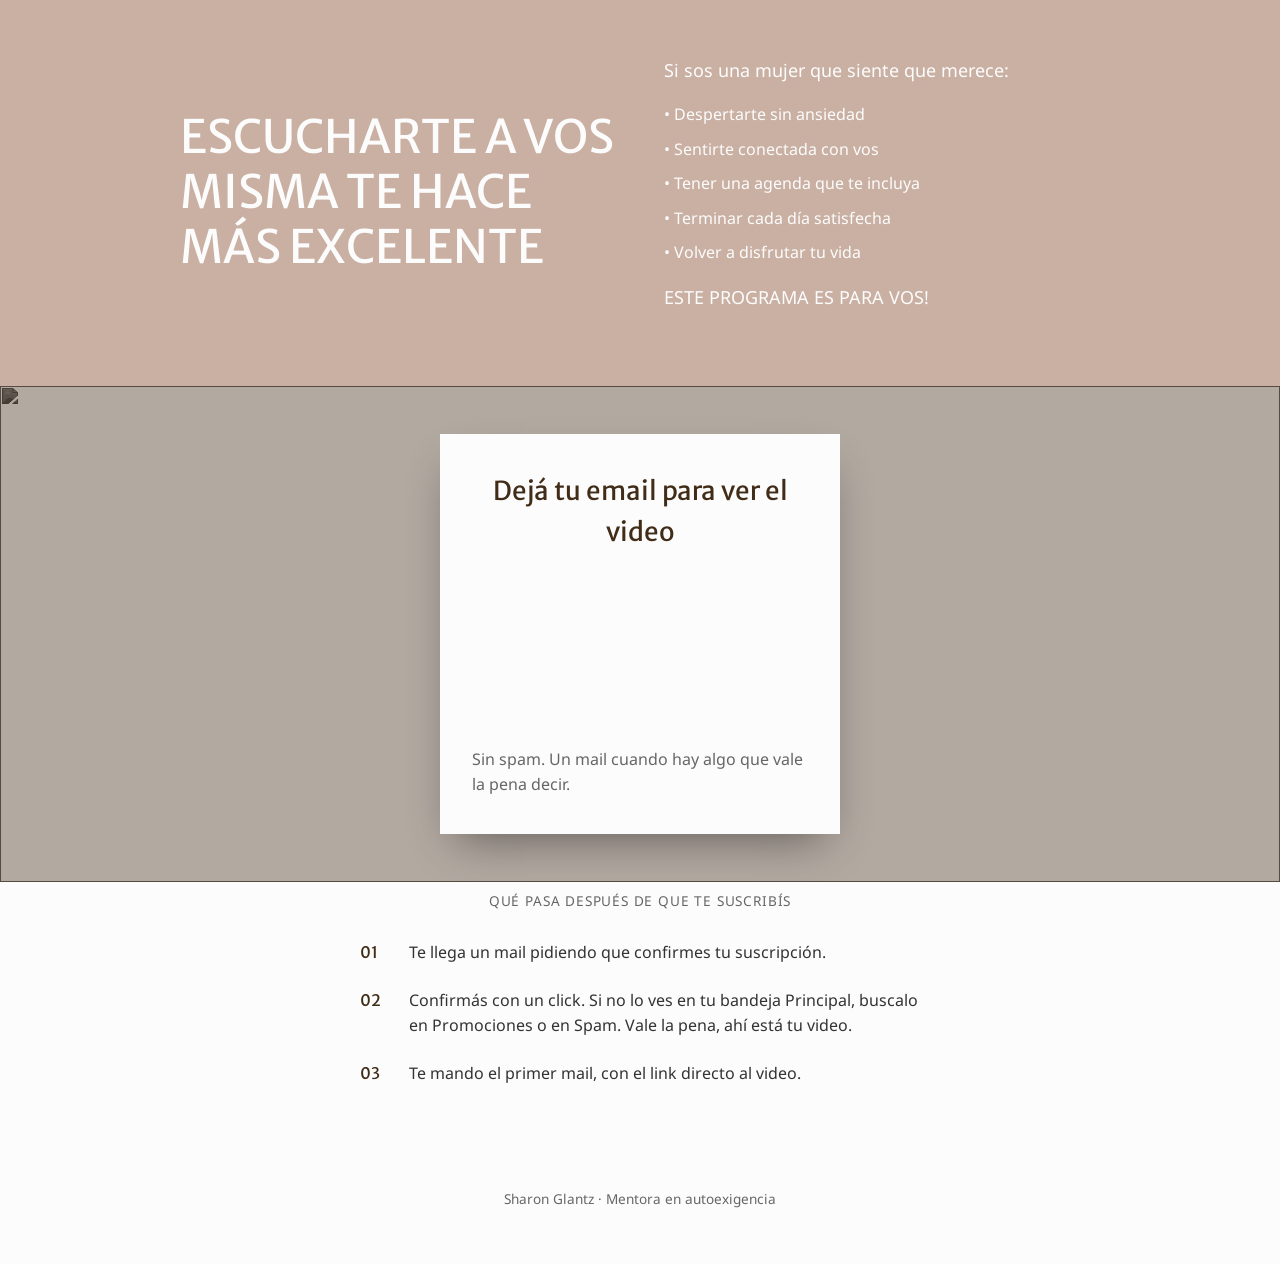
==== index.html @ a93ba844 "Initial commit" ====
<!DOCTYPE html>
<html lang="es">
<head>
<meta charset="UTF-8">
<meta name="viewport" content="width=device-width, initial-scale=1.0">
<title>Sharon Glantz</title>
<meta name="description" content="Escucharte a vos misma te hace más excelente.">
<link rel="preconnect" href="https://fonts.gstatic.com" crossorigin>
<link rel="stylesheet" href="https://fonts.googleapis.com/css?family=Merriweather+Sans:400,700|Noto+Sans:400,700&display=swap">
<link rel="stylesheet" href="style.css">
</head>
<body>
<main>

  <section class="content-container">
    <div class="inner two-col">
      <h1>ESCUCHARTE A VOS MISMA TE HACE MÁS EXCELENTE</h1>
      <div>
        <p>Si sos una mujer que siente que merece:</p>
        <ul class="aspirations">
          <li>Despertarte sin ansiedad</li>
          <li>Sentirte conectada con vos</li>
          <li>Tener una agenda que te incluya</li>
          <li>Terminar cada día satisfecha</li>
          <li>Volver a disfrutar tu vida</li>
        </ul>
        <p>ESTE PROGRAMA ES PARA VOS!</p>
      </div>
    </div>
  </section>

  <!-- Video en gris de fondo, form flotando arriba para tentar a completarlo -->
  <section class="video-overlay">
    <div class="video-overlay-bg">
      <img src="https://img.youtube.com/vi/GJOcKgrasrg/maxresdefault.jpg" alt="" loading="lazy">
      <div class="video-overlay-dim"></div>
    </div>
    <div class="video-overlay-form">
      <h2>Dejá tu email para ver el video</h2>
      <div class="embed-wrap">
        <!--
          Reemplaza TU-SUBSTACK por el subdominio real de tu publicacion.
          El codigo exacto esta en Substack > Settings > Growth features > Embed signup form.
        -->
        <iframe src="https://TU-SUBSTACK.substack.com/embed"
                width="100%"
                height="150"
                style="background:transparent;"
                frameborder="0"
                scrolling="no"
                title="Suscribite por email"></iframe>
      </div>
      <p class="disclaimer">Sin spam. Un mail cuando hay algo que vale la pena decir.</p>
    </div>
  </section>

  <section class="steps">
    <div class="inner">
      <p class="label">Qué pasa después de que te suscribís</p>
      <ol>
        <li>
          <span class="num">01</span>
          <p>Te llega un mail pidiendo que confirmes tu suscripción.</p>
        </li>
        <li>
          <span class="num">02</span>
          <p>Confirmás con un click. Si no lo ves en tu bandeja Principal, buscalo en Promociones o en Spam. Vale la pena, ahí está tu video.</p>
        </li>
        <li>
          <span class="num">03</span>
          <p>Te mando el primer mail, con el link directo al video.</p>
        </li>
      </ol>
    </div>
  </section>

  <footer>
    <p>Sharon Glantz · Mentora en autoexigencia</p>
  </footer>

</main>
</body>
</html>
---- style.css ----
/* ============================================
   Sharon Glantz — Landing MAR
   Calcado del CSS y layout real de la pagina VSL en Kit
   (fuentes, colores, variables y estructura del template Alberta)
   ============================================ */

:root {
  --heading-font: "Merriweather Sans", sans-serif;
  --body-font: "Noto Sans", sans-serif;

  --bg: #fcfcfc;
  --content-bg: #cab0a3;
  --heading-color: #fcfcfc;
  --content-text: #fcfcfc;

  --form-bg: #fcfcfc;
  --form-heading: #412c18;
  --field-color: #666666;
  --field-border: #666666;

  --button-bg: #412c18;
  --button-color: #fcfcfc;
  --button-radius: 23px;

  --disclaimer-color: #666666;
}

* {
  box-sizing: border-box;
}

body {
  margin: 0;
  padding: 0;
  background: var(--bg);
  font-family: var(--body-font);
  font-weight: 400;
  color: #333333;
  line-height: 1.6;
}

a {
  color: inherit;
}

::selection {
  background: var(--content-bg);
  color: #ffffff;
}

:focus-visible {
  outline: 2px solid var(--form-heading);
  outline-offset: 3px;
}

/* ---------- Video, contenido (no full-bleed), arriba de todo ---------- */

.video-hero {
  background: var(--bg);
  padding: 2rem 1.5rem;
}

.video-hero-frame {
  max-width: 640px;
  margin: 0 auto;
  aspect-ratio: 16 / 9;
  background: #000000;
}

.video-hero-frame iframe {
  width: 100%;
  height: 100%;
  border: none;
  display: block;
}

/* ---------- Content container (fondo cab0a3, texto blanco) ---------- */

.content-container {
  background-color: var(--content-bg);
  padding: 3.5rem 1.5rem;
}

.content-container .inner {
  max-width: 620px;
  margin: 0 auto;
  text-align: center;
}

/* Layout a dos columnas: recien a partir de 800px, igual que el .formkit-content-wrapper real */
.content-container .inner.two-col {
  max-width: 920px;
  text-align: left;
}

@media (min-width: 800px) {
  .content-container .inner.two-col {
    display: grid;
    grid-template-columns: 1fr 1fr;
    gap: 3rem;
    align-items: center;
  }
}

.content-container h1 {
  font-family: var(--heading-font);
  font-weight: 400;
  color: var(--heading-color);
  font-size: calc(36px + (46 - 32) * ((100vw - 400px) / (1150 - 400)));
  line-height: 1.2;
  margin: 0;
}

@media (min-width: 1150px) {
  .content-container h1 {
    font-size: 46px;
  }
}

.content-container p {
  color: var(--content-text);
  font-size: 1rem;
  margin: 0 auto;
  max-width: 480px;
}

@media (min-width: 800px) {
  .content-container p,
  .aspirations li {
    font-size: 18px;
  }
}

.two-col p {
  margin: 0 0 1.1rem;
  max-width: none;
}

.aspirations {
  list-style: none;
  padding: 0;
  margin: 1.1rem 0;
  display: grid;
  gap: 0.55rem;
}

.aspirations li {
  color: var(--content-text);
  font-size: 1rem;
}

.aspirations li::before {
  content: "• ";
}

/* ---------- Overlay: video en gris de fondo, form flotando arriba ---------- */

.video-overlay {
  position: relative;
  min-height: 460px;
  display: flex;
  align-items: center;
  justify-content: center;
  padding: 3rem 1.5rem;
  overflow: hidden;
}

.video-overlay-bg {
  position: absolute;
  inset: 0;
}

.video-overlay-bg img {
  width: 100%;
  height: 100%;
  object-fit: cover;
  filter: grayscale(0.9) brightness(0.5);
}

.video-overlay-dim {
  position: absolute;
  inset: 0;
  background: rgba(65, 44, 24, 0.4);
}

.video-overlay-form {
  position: relative;
  z-index: 2;
  width: 100%;
  max-width: 400px;
  background: var(--form-bg);
  padding: 2.25rem 2rem;
  box-shadow: 0 20px 44px -16px rgba(0, 0, 0, 0.45);
}

.video-overlay-form h2 {
  font-family: var(--heading-font);
  font-weight: 400;
  color: var(--form-heading);
  font-size: calc(18px + (26 - 18) * ((100vw - 400px) / (1150 - 400)));
  margin: 0 0 24px;
  text-align: center;
}

@media (min-width: 600px) {
  .video-overlay-form h2 {
    font-size: 25px;
  }
}

@media (min-width: 1150px) {
  .video-overlay-form h2 {
    font-size: 26px;
  }
}

/* ---------- Form container (fondo blanco, encabezado marron) ---------- */

.form-container {
  background-color: var(--form-bg);
  padding: 3rem 1.5rem;
  text-align: center;
}

.form-container .inner {
  max-width: 420px;
  margin: 0 auto;
}

.form-container h2 {
  font-family: var(--heading-font);
  font-weight: 400;
  color: var(--form-heading);
  font-size: calc(18px + (26 - 18) * ((100vw - 400px) / (1150 - 400)));
  margin: 0 0 24px;
}

@media (min-width: 600px) {
  .form-container h2 {
    font-size: 25px;
  }
}

@media (min-width: 1150px) {
  .form-container h2 {
    font-size: 26px;
  }
}

.embed-wrap {
  overflow: hidden;
}

.embed-wrap iframe {
  display: block;
  width: 100%;
  border: none;
}

.disclaimer {
  color: var(--disclaimer-color);
  font-size: 16px;
  margin: 1.25rem 0 0;
}

/* ---------- Botones (pill, marron, texto blanco) ---------- */

.btn {
  display: inline-block;
  font-family: var(--body-font);
  font-weight: 400;
  font-size: 15px;
  color: var(--button-color);
  background-color: var(--button-bg);
  border: none;
  border-radius: var(--button-radius);
  padding: 0.9rem 2.4rem;
  text-decoration: none;
  cursor: pointer;
}

/* ---------- Pasos (fondo blanco, texto gris/marron) ---------- */

.steps {
  background: var(--bg);
  padding: 0.5rem 1.5rem 3.5rem;
}

.steps .inner {
  max-width: 560px;
  margin: 0 auto;
}

.steps p.label {
  text-align: center;
  font-size: 0.85rem;
  letter-spacing: 0.06em;
  text-transform: uppercase;
  color: var(--disclaimer-color);
  margin: 0 0 1.75rem;
}

.steps ol {
  list-style: none;
  margin: 0;
  padding: 0;
  display: grid;
  gap: 1.4rem;
}

.steps li {
  display: grid;
  grid-template-columns: 2.2rem 1fr;
  gap: 0.85rem;
}

.steps .num {
  font-family: var(--heading-font);
  color: var(--form-heading);
}

.steps p {
  margin: 0;
  color: #333333;
}

/* ---------- Footer ---------- */

footer {
  background: var(--bg);
  text-align: center;
  padding: 2rem 1.5rem 2.5rem;
  font-size: 0.85rem;
  color: var(--disclaimer-color);
}

/* ============================================
   Media query mobile: la misma que ya tenias
   escrita en el CSS custom de la pagina de Kit
   ============================================ */

@media (max-width: 768px) {

  h1 {
    font-size: 24px;
    line-height: 1.3;
    text-align: center;
  }

  h2 {
    font-size: 20px;
    line-height: 1.4;
    text-align: center;
  }

  p {
    font-size: 16px;
    line-height: 1.6;
    padding: 0 10px;
    text-align: center;
  }

  .btn, button {
    display: block;
    width: 100%;
    max-width: 320px;
    margin: 12px auto;
    font-size: 18px;
    padding: 14px;
  }

  .container, .section {
    padding: 20px 10px;
  }

  img {
    max-width: 100%;
    height: auto;
  }

  /* Mobile: todo centrado, igual que tu propio override para <768px */
  .two-col h1,
  .two-col p,
  .aspirations {
    text-align: center;
  }

  .aspirations li {
    padding: 0;
  }

  /* Estas ganan por especificidad sobre la formula fluida del h1/h2 */
  .content-container h1 {
    font-size: 24px;
    line-height: 1.3;
  }

  .content-container p,
  .aspirations li {
    font-size: 16px;
  }

  .form-container h2,
  .video-overlay-form h2 {
    font-size: 20px;
    line-height: 1.4;
  }

  .video-overlay {
    min-height: 340px;
    padding: 2rem 1.25rem;
  }

  .video-overlay-form {
    padding: 1.75rem 1.5rem;
  }

  .video-hero {
    padding: 1.5rem 1rem;
  }
}
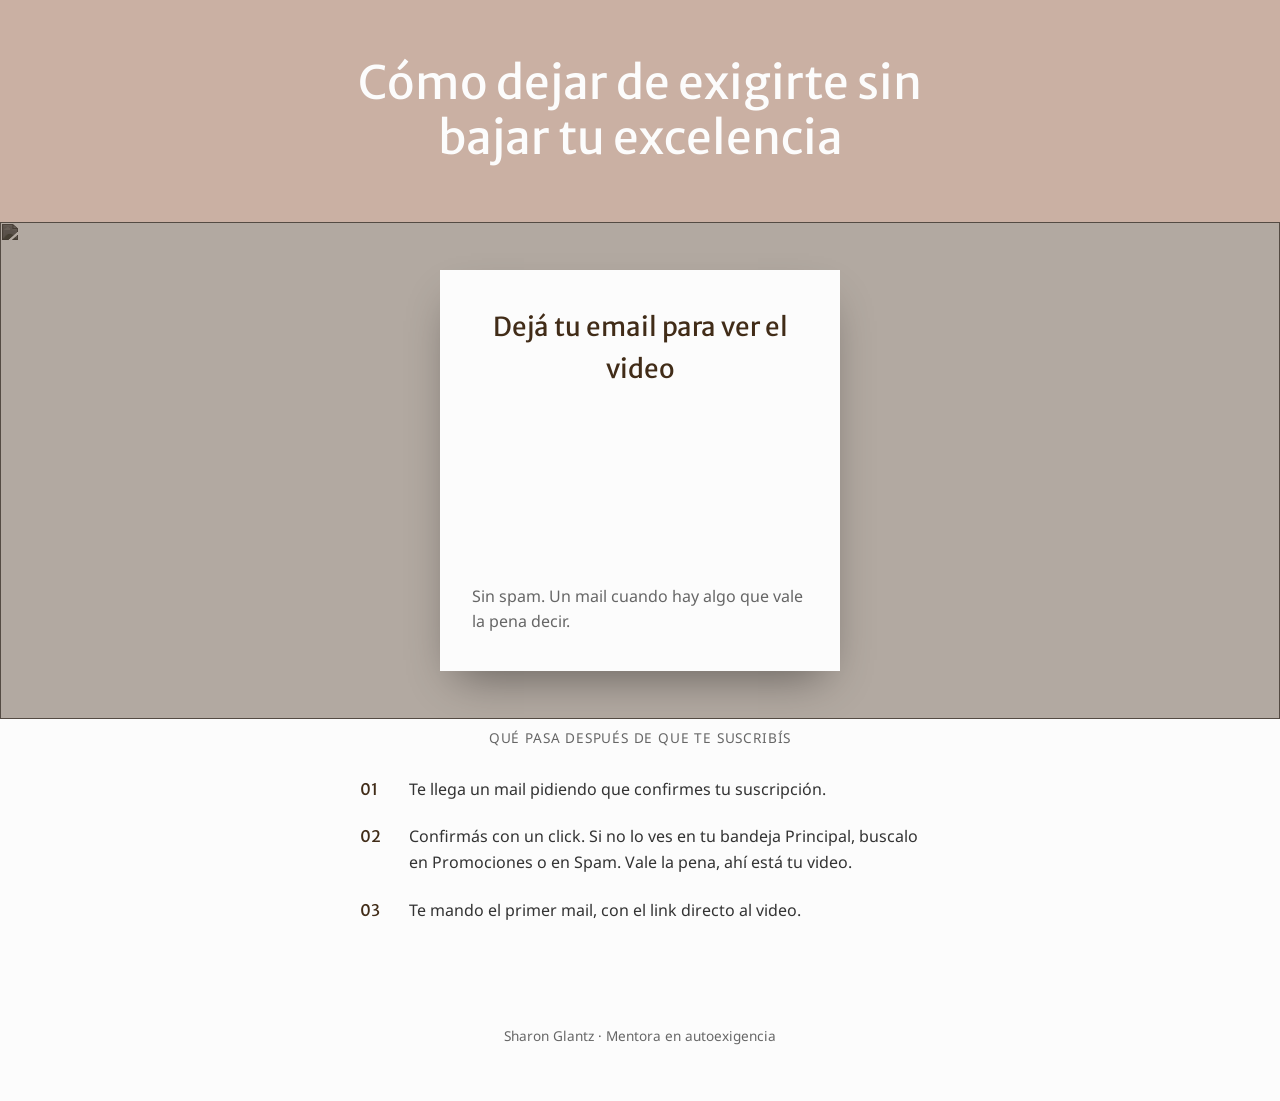
==== commit 3b8574b7: "cambio de titulo y sacar bullet points" ====
--- a/index.html
+++ b/index.html
@@ -4,7 +4,7 @@
 <meta charset="UTF-8">
 <meta name="viewport" content="width=device-width, initial-scale=1.0">
 <title>Sharon Glantz</title>
-<meta name="description" content="Escucharte a vos misma te hace más excelente.">
+<meta name="description" content="Cómo dejar de exigirte sin bajar tu excelencia.">
 <link rel="preconnect" href="https://fonts.gstatic.com" crossorigin>
 <link rel="stylesheet" href="https://fonts.googleapis.com/css?family=Merriweather+Sans:400,700|Noto+Sans:400,700&display=swap">
 <link rel="stylesheet" href="style.css">
@@ -13,19 +13,8 @@
 <main>
 
   <section class="content-container">
-    <div class="inner two-col">
-      <h1>ESCUCHARTE A VOS MISMA TE HACE MÁS EXCELENTE</h1>
-      <div>
-        <p>Si sos una mujer que siente que merece:</p>
-        <ul class="aspirations">
-          <li>Despertarte sin ansiedad</li>
-          <li>Sentirte conectada con vos</li>
-          <li>Tener una agenda que te incluya</li>
-          <li>Terminar cada día satisfecha</li>
-          <li>Volver a disfrutar tu vida</li>
-        </ul>
-        <p>ESTE PROGRAMA ES PARA VOS!</p>
-      </div>
+    <div class="inner">
+      <h1>Cómo dejar de exigirte sin bajar tu excelencia</h1>
     </div>
   </section>
 
@@ -37,12 +26,7 @@
     </div>
     <div class="video-overlay-form">
       <h2>Dejá tu email para ver el video</h2>
-      <div class="embed-wrap">
-        <!--
-          Reemplaza TU-SUBSTACK por el subdominio real de tu publicacion.
-          El codigo exacto esta en Substack > Settings > Growth features > Embed signup form.
-        -->
-        <iframe src="https://TU-SUBSTACK.substack.com/embed"
+      <div class="embed-wrap">        <iframe src="https://sharonglantz.substack.com/embed"
                 width="100%"
                 height="150"
                 style="background:transparent;"
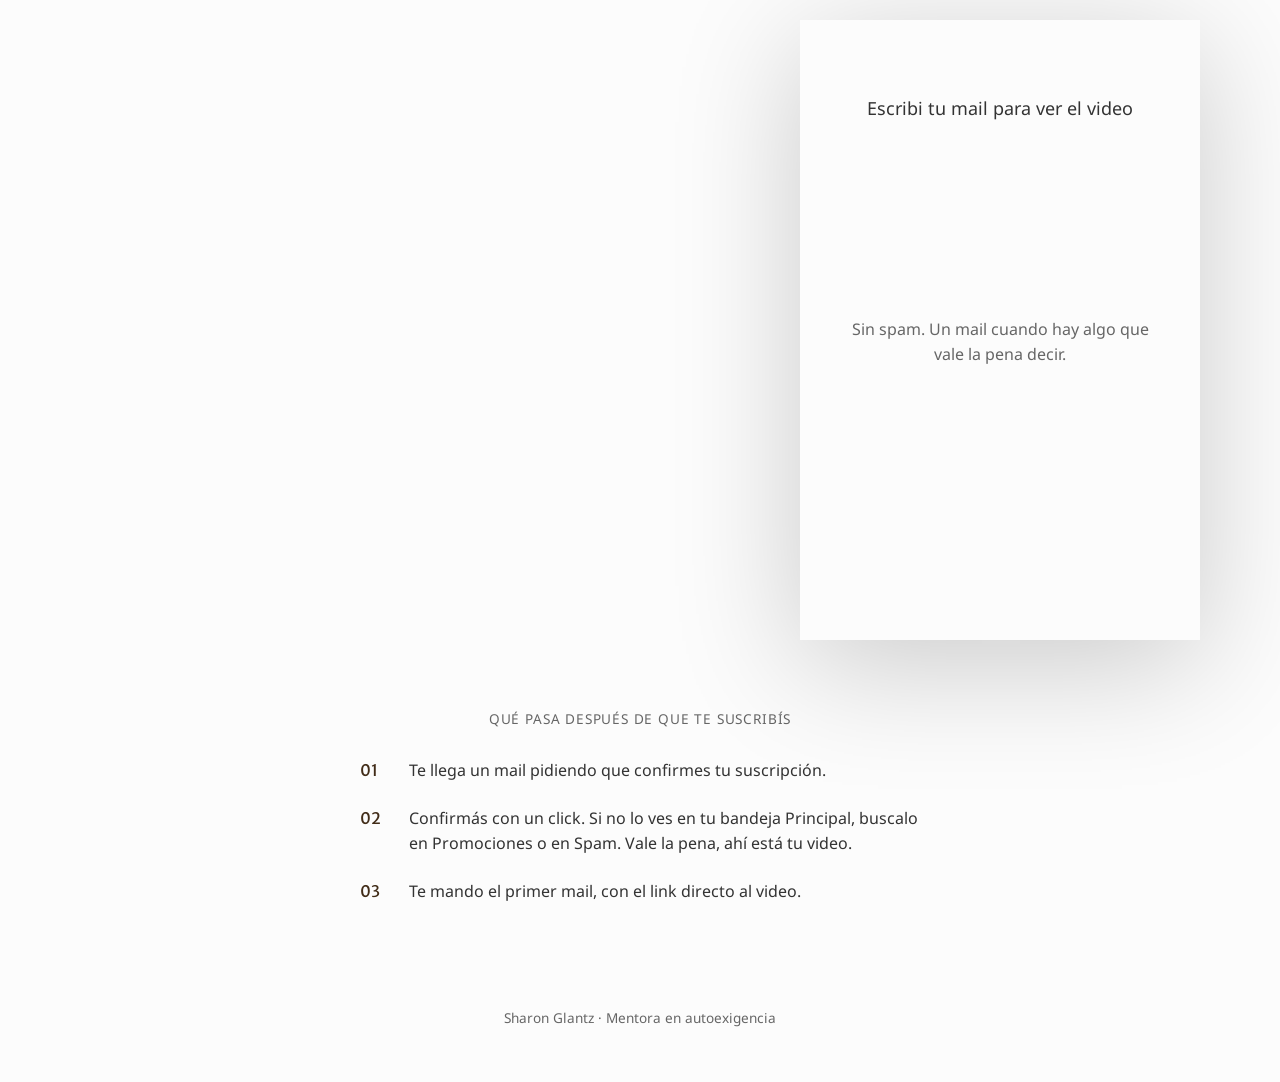
==== commit 58937a22: "made style changes" ====
--- a/index.html
+++ b/index.html
@@ -12,21 +12,22 @@
 <body>
 <main>
 
-  <section class="content-container">
-    <div class="inner">
-      <h1>Cómo dejar de exigirte sin bajar tu excelencia</h1>
+  <!-- Estructura real del template Franklin: imagen de fondo absoluta, texto en columna izquierda, tarjeta superpuesta a la derecha -->
+  <div class="bg-top"></div>
+  <section class="formkit-container">
+    <div class="formkit-background-image" style="background-image:url('https://img.youtube.com/vi/GJOcKgrasrg/maxresdefault.jpg')"></div>
+
+    <div class="formkit-main">
+      <p class="formkit-name">Sharon Glantz</p>
+      <h1 class="formkit-heading-primary formkit-font-serif">Cómo dejar de exigirte sin bajar tu excelencia</h1>
     </div>
-  </section>
 
-  <!-- Video en gris de fondo, form flotando arriba para tentar a completarlo -->
-  <section class="video-overlay">
-    <div class="video-overlay-bg">
-      <img src="https://img.youtube.com/vi/GJOcKgrasrg/maxresdefault.jpg" alt="" loading="lazy">
-      <div class="video-overlay-dim"></div>
-    </div>
-    <div class="video-overlay-form">
-      <h2>Dejá tu email para ver el video</h2>
-      <div class="embed-wrap">        <iframe src="https://sharonglantz.substack.com/embed"
+    <div class="formkit-card">
+      <div class="formkit-card-content">
+        <p>Escribi tu mail para ver el video</p>
+      </div>
+      <div class="embed-wrap">
+        <iframe src="https://sharonglantz.substack.com/embed"
                 width="100%"
                 height="150"
                 style="background:transparent;"
@@ -34,7 +35,7 @@
                 scrolling="no"
                 title="Suscribite por email"></iframe>
       </div>
-      <p class="disclaimer">Sin spam. Un mail cuando hay algo que vale la pena decir.</p>
+      <p class="formkit-disclaimer">Sin spam. Un mail cuando hay algo que vale la pena decir.</p>
     </div>
   </section>
 
--- a/style.css
+++ b/style.css
@@ -153,65 +153,170 @@
   content: "• ";
 }
 
-/* ---------- Overlay: video en gris de fondo, form flotando arriba ---------- */
-
-.video-overlay {
+/* ============================================
+   Seccion hero: calcada de franklin.css real
+   ============================================ */
+
+.bg-top {
+  top: 0;
+  display: none;
+  position: absolute;
+  height: 35vh;
+  width: 100%;
+  background: var(--bg);
+}
+
+@media (min-width: 800px) {
+  .bg-top {
+    display: block;
+  }
+}
+
+.formkit-container {
   position: relative;
-  min-height: 460px;
-  display: flex;
-  align-items: center;
-  justify-content: center;
-  padding: 3rem 1.5rem;
-  overflow: hidden;
-}
-
-.video-overlay-bg {
-  position: absolute;
-  inset: 0;
-}
-
-.video-overlay-bg img {
+}
+
+@media (min-width: 800px) {
+  .formkit-container {
+    display: flex;
+    margin: 60px auto 100px;
+    max-width: 1200px;
+    min-height: 60vh;
+    position: relative;
+    width: 96%;
+  }
+}
+
+.formkit-background-image {
+  background-position: center center;
+  background-size: cover;
+  padding-bottom: 50%;
   width: 100%;
-  height: 100%;
-  object-fit: cover;
-  filter: grayscale(0.9) brightness(0.5);
-}
-
-.video-overlay-dim {
-  position: absolute;
-  inset: 0;
-  background: rgba(65, 44, 24, 0.4);
-}
-
-.video-overlay-form {
+  filter: brightness(0.75);
+}
+
+@media (min-width: 800px) {
+  .formkit-background-image {
+    height: 100%;
+    padding-bottom: 0;
+    position: absolute;
+  }
+}
+
+.formkit-main {
+  padding: 24px 24px 32px;
   position: relative;
-  z-index: 2;
-  width: 100%;
-  max-width: 400px;
-  background: var(--form-bg);
-  padding: 2.25rem 2rem;
-  box-shadow: 0 20px 44px -16px rgba(0, 0, 0, 0.45);
-}
-
-.video-overlay-form h2 {
+}
+
+@media (min-width: 800px) {
+  .formkit-main {
+    display: flex;
+    flex-direction: column;
+    justify-content: flex-end;
+    padding: 40px 40px 48px 40px;
+    position: relative;
+    width: 50%;
+    min-height: 100%;
+  }
+}
+
+@media (min-width: 940px) {
+  .formkit-main {
+    padding-right: 120px;
+    width: 63.3333%;
+  }
+}
+
+.formkit-name {
+  color: var(--heading-color);
+  font-size: 14px;
+  font-weight: 700;
+  letter-spacing: 0.05em;
+  margin-bottom: 20px;
+  text-transform: uppercase;
+}
+
+@media (min-width: 800px) {
+  .formkit-name {
+    font-size: 16px;
+    margin-bottom: 24px;
+  }
+}
+
+.formkit-heading-primary {
+  color: var(--heading-color);
+  font-size: calc(32px + (40 - 32) * ((100vw - 400px) / (1000 - 400)));
+  line-height: 1.25;
+  margin: 0;
+}
+
+@media (min-width: 1200px) {
+  .formkit-heading-primary {
+    font-size: 40px;
+  }
+}
+
+.formkit-font-serif {
   font-family: var(--heading-font);
   font-weight: 400;
+}
+
+.formkit-card {
+  background: var(--form-bg);
+  padding: 32px 24px 40px;
+}
+
+@media (min-width: 800px) {
+  .formkit-card {
+    box-shadow: 0 24px 120px rgba(0, 0, 0, 0.2);
+    margin-right: 3.3333%;
+    min-height: calc(100% + 80px);
+    padding: 56px 40px;
+    position: absolute;
+    right: 0;
+    top: -40px;
+    width: 45%;
+  }
+}
+
+@media (min-width: 940px) {
+  .formkit-card {
+    width: 33.3333%;
+  }
+}
+
+.formkit-heading-card {
   color: var(--form-heading);
-  font-size: calc(18px + (26 - 18) * ((100vw - 400px) / (1150 - 400)));
-  margin: 0 0 24px;
-  text-align: center;
-}
-
-@media (min-width: 600px) {
-  .video-overlay-form h2 {
-    font-size: 25px;
-  }
-}
-
-@media (min-width: 1150px) {
-  .video-overlay-form h2 {
-    font-size: 26px;
-  }
+  font-size: calc(24px + (33 - 24) * ((100vw - 400px) / (1000 - 400)));
+  line-height: 1.25;
+  margin: 0 0 0.5em;
+  text-align: center;
+}
+
+@media (min-width: 1200px) {
+  .formkit-heading-card {
+    font-size: 33px;
+  }
+}
+
+.formkit-card-content {
+  font-size: 16px;
+  margin-bottom: 24px;
+  text-align: center;
+  color: #333333;
+}
+
+@media (min-width: 800px) {
+  .formkit-card-content {
+    font-size: 18px;
+  }
+}
+
+.formkit-disclaimer {
+  margin: 20px auto 0;
+  text-align: center;
+  color: var(--disclaimer-color);
+  font-size: 16px;
 }
 
 /* ---------- Form container (fondo blanco, encabezado marron) ---------- */
@@ -339,6 +444,16 @@
    escrita en el CSS custom de la pagina de Kit
    ============================================ */
 
+@media (max-width: 799px) {
+  .formkit-main {
+    background: var(--content-bg);
+  }
+
+  .formkit-card {
+    box-shadow: none;
+  }
+}
+
 @media (max-width: 768px) {
 
   h1 {
@@ -377,45 +492,4 @@
     max-width: 100%;
     height: auto;
   }
-
-  /* Mobile: todo centrado, igual que tu propio override para <768px */
-  .two-col h1,
-  .two-col p,
-  .aspirations {
-    text-align: center;
-  }
-
-  .aspirations li {
-    padding: 0;
-  }
-
-  /* Estas ganan por especificidad sobre la formula fluida del h1/h2 */
-  .content-container h1 {
-    font-size: 24px;
-    line-height: 1.3;
-  }
-
-  .content-container p,
-  .aspirations li {
-    font-size: 16px;
-  }
-
-  .form-container h2,
-  .video-overlay-form h2 {
-    font-size: 20px;
-    line-height: 1.4;
-  }
-
-  .video-overlay {
-    min-height: 340px;
-    padding: 2rem 1.25rem;
-  }
-
-  .video-overlay-form {
-    padding: 1.75rem 1.5rem;
-  }
-
-  .video-hero {
-    padding: 1.5rem 1rem;
-  }
-}
+}
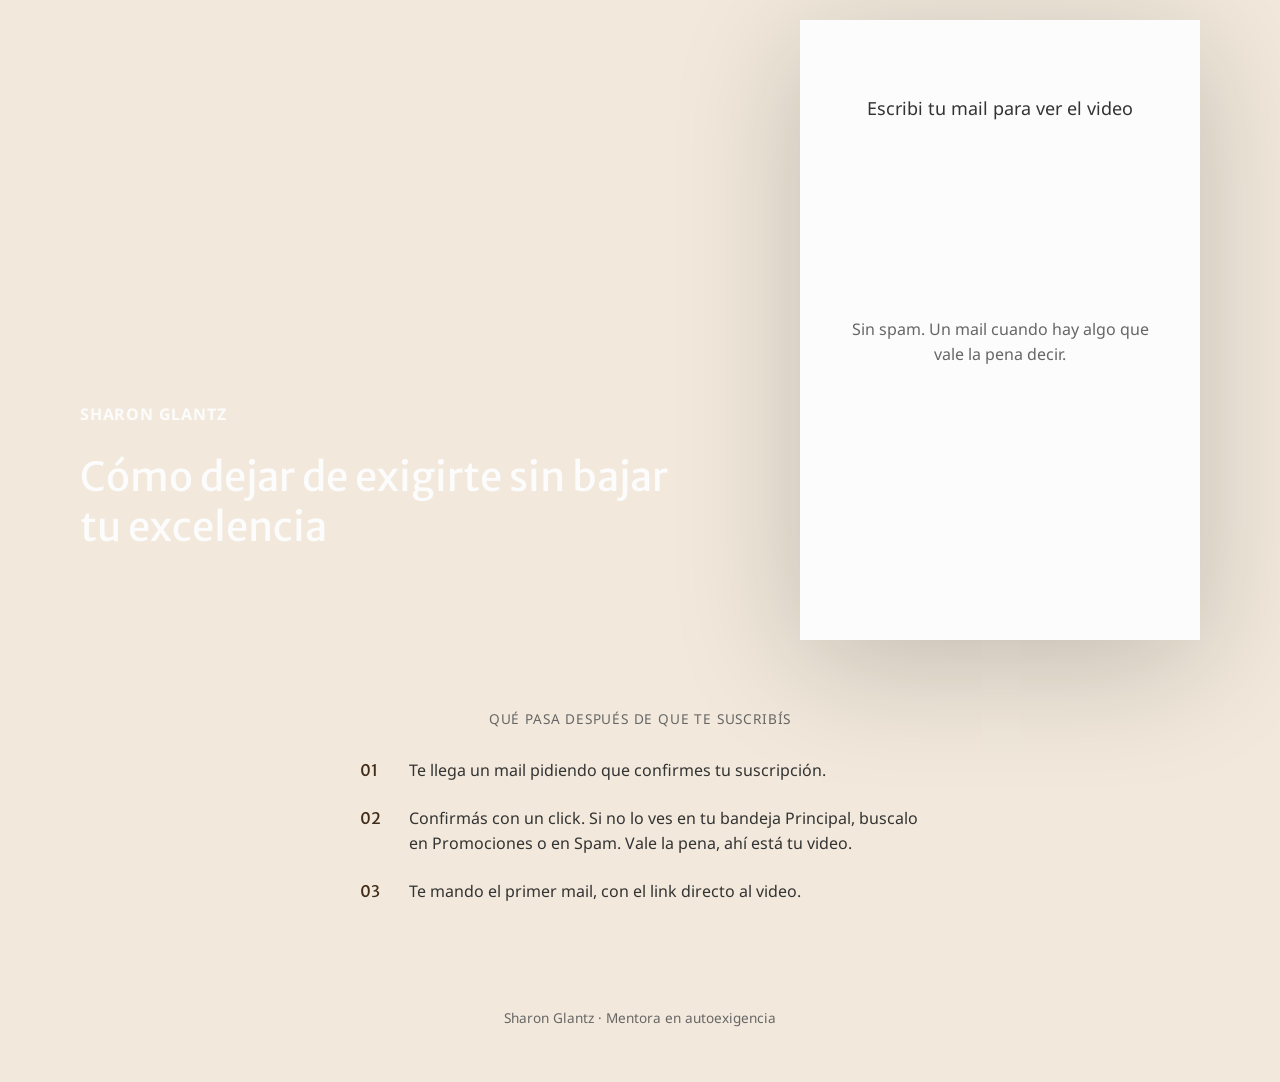
==== commit 38d94556: "Evitar que el iframe de Substack navegue la pestana completa" ====
--- a/index.html
+++ b/index.html
@@ -33,6 +33,7 @@
                 style="background:transparent;"
                 frameborder="0"
                 scrolling="no"
+                sandbox="allow-scripts allow-forms allow-same-origin allow-popups allow-popups-to-escape-sandbox"
                 title="Suscribite por email"></iframe>
       </div>
       <p class="formkit-disclaimer">Sin spam. Un mail cuando hay algo que vale la pena decir.</p>
--- a/style.css
+++ b/style.css
@@ -8,7 +8,7 @@
   --heading-font: "Merriweather Sans", sans-serif;
   --body-font: "Noto Sans", sans-serif;
 
-  --bg: #fcfcfc;
+  --bg: #f2e9dc;
   --content-bg: #cab0a3;
   --heading-color: #fcfcfc;
   --content-text: #fcfcfc;
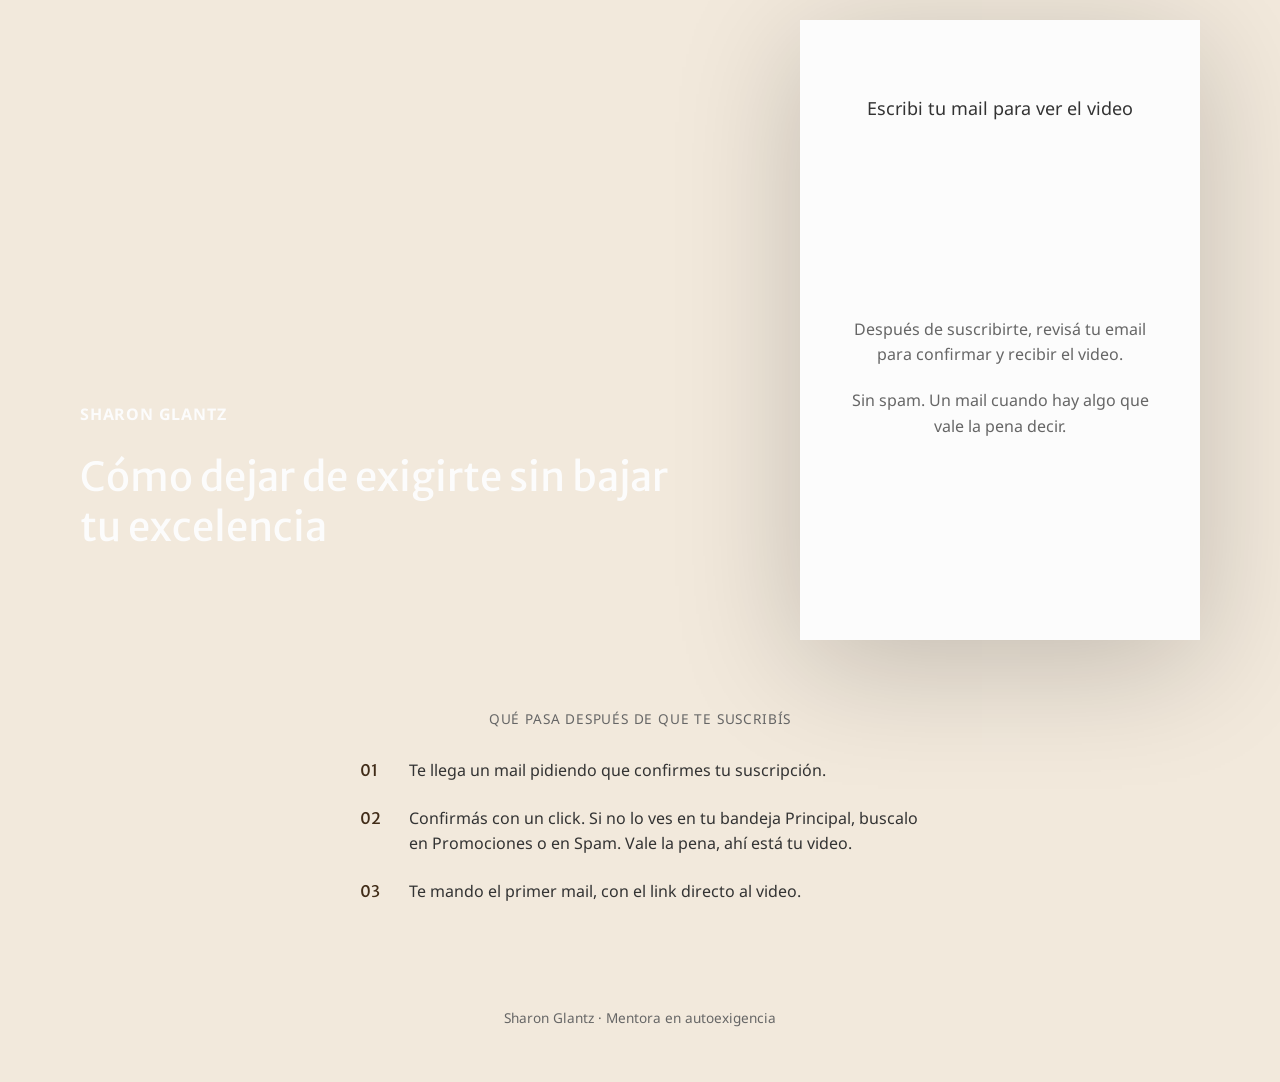
==== commit cb47aa5e: "Bloquear escape del iframe de Substack y agregar aviso de revisar email" ====
--- a/index.html
+++ b/index.html
@@ -33,9 +33,10 @@
                 style="background:transparent;"
                 frameborder="0"
                 scrolling="no"
-                sandbox="allow-scripts allow-forms allow-same-origin allow-popups allow-popups-to-escape-sandbox"
+                sandbox="allow-scripts allow-forms allow-same-origin"
                 title="Suscribite por email"></iframe>
       </div>
+      <p class="formkit-disclaimer">Después de suscribirte, revisá tu email para confirmar y recibir el video.</p>
       <p class="formkit-disclaimer">Sin spam. Un mail cuando hay algo que vale la pena decir.</p>
     </div>
   </section>
